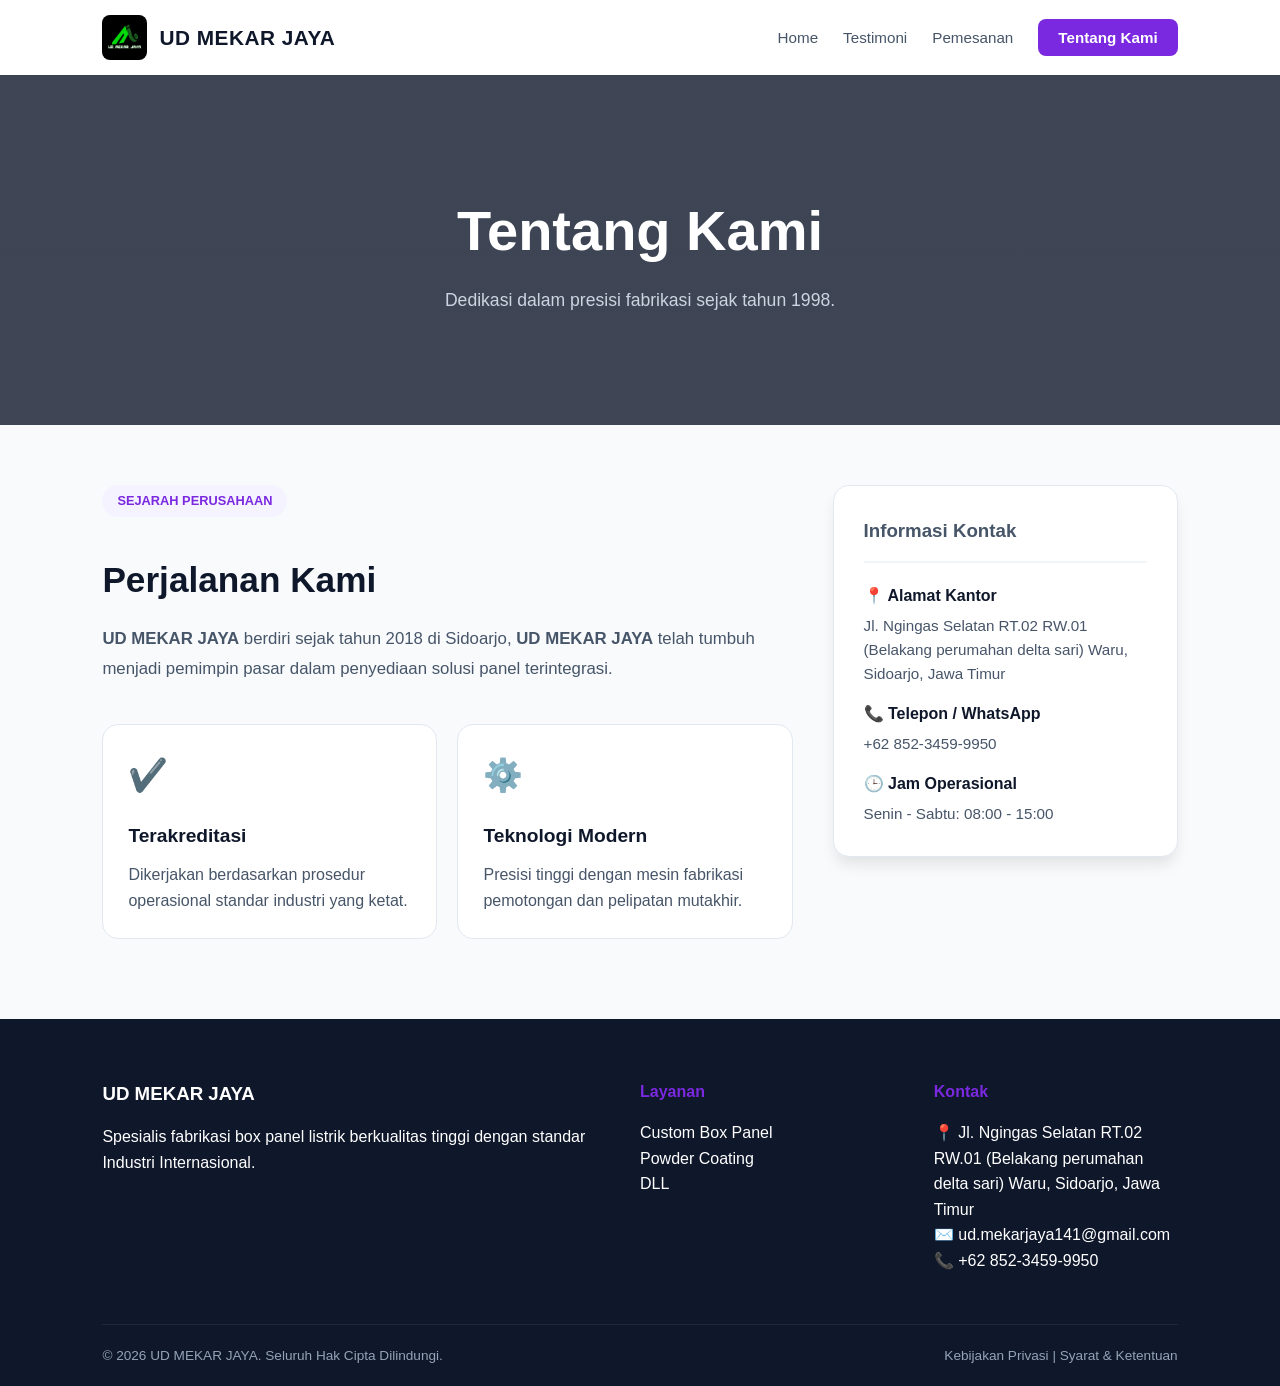
==== tentangkami.html @ e9b26046 "UD MEKAR JAYA" ====
<!doctype html>
<html lang="id">
  <head>
    <meta charset="UTF-8" />
    <meta name="viewport" content="width=device-width, initial-scale=1.0" />
    <title>Tentang Kami - UD MEKAR JAYA</title>
    <link rel="stylesheet" href="style.css" />
  </head>
  <body>
    <nav>
      <div class="logo-container">
        <a href="index.html" class="brand-link">
          <img src="img/logo.jpeg" alt="Logo UD Mekar Jaya" class="logo-img" />
          <span class="brand-name">UD MEKAR JAYA</span>
        </a>
      </div>
      <div class="menu-toggle" id="mobile-menu">
        <span></span><span></span><span></span>
      </div>
      <ul>
        <li><a href="index.html">Home</a></li>
        <li><a href="testimoni.html">Testimoni</a></li>
        <li><a href="pemesanan.html">Pemesanan</a></li>
        <li><a href="tentangkami.html" class="btn-about">Tentang Kami</a></li>
      </ul>
    </nav>

    <div
      style="
        background:
          linear-gradient(rgba(15, 23, 42, 0.8), rgba(15, 23, 42, 0.8)),
          url(&quot;https://images.unsplash.com/photo-1473341304170-971dccb5ac1e?auto=format&fit=crop&w=1200&quot;)
            center/cover;
        height: 350px;
        display: flex;
        align-items: center;
        justify-content: center;
        text-align: center;
      "
    >
      <div>
        <h1 style="color: white; font-size: 3.5rem; margin-bottom: 10px">
          Tentang Kami
        </h1>
        <p style="color: #cbd5e1; font-size: 1.1rem">
          Dedikasi dalam presisi fabrikasi sejak tahun 1998.
        </p>
      </div>
    </div>

    <div class="order-container" style="padding-top: 60px">
      <div>
        <span class="badge">SEJARAH PERUSAHAAN</span>
        <h2 style="font-size: 2.2rem; color: #0f172a; margin: 15px 0">
          Perjalanan Kami
        </h2>
        <p style="font-size: 1.05rem; line-height: 1.8">
          <strong>UD MEKAR JAYA</strong> berdiri sejak tahun 2018 di Sidoarjo,
          <strong>UD MEKAR JAYA</strong> telah tumbuh menjadi pemimpin pasar
          dalam penyediaan solusi panel terintegrasi.
        </p>

        <div
          class="features-grid"
          style="grid-template-columns: 1fr 1fr; margin-top: 40px; gap: 20px"
        >
          <div class="feature-card" style="padding: 25px">
            <div class="feature-icon" style="font-size: 2rem">✔️</div>
            <h4 style="color: #0f172a; margin-bottom: 10px; font-size: 1.2rem">
              Terakreditasi
            </h4>
            <p>
              Dikerjakan berdasarkan prosedur operasional standar industri yang
              ketat.
            </p>
          </div>
          <div class="feature-card" style="padding: 25px">
            <div class="feature-icon" style="font-size: 2rem">⚙️</div>
            <h4 style="color: #0f172a; margin-bottom: 10px; font-size: 1.2rem">
              Teknologi Modern
            </h4>
            <p>
              Presisi tinggi dengan mesin fabrikasi pemotongan dan pelipatan
              mutakhir.
            </p>
          </div>
        </div>
      </div>

      <div class="sidebar">
        <div class="sidebar-card">
          <h3
            style="
              border-bottom: 2px solid #f1f5f9;
              padding-bottom: 15px;
              margin-bottom: 20px;
            "
          >
            Informasi Kontak
          </h3>
          <div style="margin-bottom: 15px">
            <strong style="color: #0f172a">📍 Alamat Kantor</strong>
            <p style="font-size: 0.95rem; margin-top: 5px">
              Jl. Ngingas Selatan RT.02 RW.01 (Belakang perumahan delta sari)
              Waru, Sidoarjo, Jawa Timur
            </p>
          </div>
          <div style="margin-bottom: 15px">
            <strong style="color: #0f172a">📞 Telepon / WhatsApp</strong>
            <p style="font-size: 0.95rem; margin-top: 5px">+62 852-3459-9950</p>
          </div>
          <div>
            <strong style="color: #0f172a">🕒 Jam Operasional</strong>
            <p style="font-size: 0.95rem; margin-top: 5px">
              Senin - Sabtu: 08:00 - 15:00
            </p>
          </div>
        </div>
      </div>
    </div>

    <footer>
      <div class="footer-grid">
        <div>
          <h3>UD MEKAR JAYA</h3>
          <p>
            Spesialis fabrikasi box panel listrik berkualitas tinggi dengan
            standar Industri Internasional.
          </p>
        </div>
        <div>
          <h4>Layanan</h4>
          <p>Custom Box Panel<br />Powder Coating<br />DLL</p>
        </div>
        <div>
          <h4>Kontak</h4>
          <p>
            📍 Jl. Ngingas Selatan RT.02 RW.01 (Belakang perumahan delta sari)
            Waru, Sidoarjo, Jawa Timur<br />✉️ ud.mekarjaya141@gmail.com<br />
            📞 +62 852-3459-9950
          </p>
        </div>
      </div>
      <div class="footer-bottom">
        <p>© 2026 UD MEKAR JAYA. Seluruh Hak Cipta Dilindungi.</p>
        <p>Kebijakan Privasi | Syarat & Ketentuan</p>
      </div>
    </footer>
    <script src="script.js"></script>
  </body>
</html>
---- style.css ----
/* =========================================
   MASTER CSS - UD MEKAR JAYA
   ========================================= */
:root {
  --primary: #7a29e0;
  --primary-dark: #6321b6;
  --secondary: #475569;
  --dark: #0f172a;
  --light: #f8fafc;
  --white: #ffffff;
  --border: #e2e8f0;
  --shadow-sm: 0 2px 4px rgba(0, 0, 0, 0.05);
  --shadow-md: 0 10px 15px -3px rgba(0, 0, 0, 0.1);
  --transition: all 0.3s ease;
}

* {
  margin: 0;
  padding: 0;
  box-sizing: border-box;
  font-family: "Segoe UI", Tahoma, Geneva, Verdana, sans-serif;
}
body {
  background-color: var(--light);
  color: var(--secondary);
  line-height: 1.6;
  overflow-x: hidden;
}

/* --- NAVBAR RESPONSIF --- */
nav {
  display: flex;
  justify-content: space-between;
  align-items: center;
  padding: 15px 8%;
  background: var(--white);
  position: sticky;
  top: 0;
  z-index: 1000;
  box-shadow: var(--shadow-sm);
}
.logo-container .brand-link {
  display: flex;
  align-items: center;
  gap: 12px;
  text-decoration: none;
}
.logo-img {
  width: 45px;
  height: 45px;
  border-radius: 8px;
  object-fit: cover;
}
.brand-name {
  font-weight: bold;
  font-size: 1.3rem;
  color: var(--dark);
  letter-spacing: 0.5px;
}

nav ul {
  display: flex;
  list-style: none;
  gap: 25px;
  align-items: center;
}
nav ul li a {
  text-decoration: none;
  color: var(--secondary);
  font-weight: 500;
  font-size: 0.95rem;
  transition: var(--transition);
}
nav ul li a:hover {
  color: var(--primary);
}
.btn-about {
  background: var(--primary);
  color: var(--white) !important;
  padding: 10px 20px;
  border-radius: 8px;
  font-weight: 600 !important;
}

/* Hamburger Menu */
.menu-toggle {
  display: none;
  flex-direction: column;
  cursor: pointer;
  gap: 5px;
}
.menu-toggle span {
  width: 25px;
  height: 3px;
  background: var(--dark);
  border-radius: 2px;
  transition: 0.3s;
}

/* --- HERO SECTION --- */
.hero {
  display: flex;
  padding: 80px 8%;
  align-items: center;
  gap: 50px;
  background: var(--white);
}
.hero-content {
  flex: 1.2;
}
.hero-img {
  flex: 0.8;
}
.hero-img img {
  width: 100%;
  border-radius: 20px;
  box-shadow: var(--shadow-md);
}
.badge {
  background: #f5f3ff;
  color: var(--primary);
  padding: 6px 15px;
  border-radius: 20px;
  font-size: 0.8rem;
  font-weight: 700;
  display: inline-block;
  margin-bottom: 20px;
}
.hero h1 {
  font-size: 3.5rem;
  color: var(--dark);
  line-height: 1.2;
  margin-bottom: 20px;
}
.hero h1 span {
  color: var(--primary);
}
.hero-btns {
  display: flex;
  gap: 15px;
  margin-top: 30px;
}
.btn-primary,
.btn-secondary {
  padding: 14px 28px;
  border-radius: 8px;
  font-weight: 600;
  text-decoration: none;
  transition: var(--transition);
  border: 2px solid var(--primary);
}
.btn-primary {
  background: var(--primary);
  color: var(--white);
}
.btn-primary:hover {
  background: var(--primary-dark);
  border-color: var(--primary-dark);
  transform: translateY(-2px);
}
.btn-secondary {
  background: transparent;
  color: var(--primary);
}
.btn-secondary:hover {
  background: #f5f3ff;
}

/* --- LAYOUT UMUM (Fitur, Testimoni) --- */
.features {
  padding: 80px 8%;
  text-align: center;
}
.features-grid,
.testi-grid {
  display: grid;
  grid-template-columns: repeat(3, 1fr);
  gap: 30px;
  margin-top: 50px;
}
.feature-card,
.testi-card {
  background: var(--white);
  padding: 40px 30px;
  border-radius: 16px;
  border: 1px solid var(--border);
  transition: var(--transition);
  text-align: left;
}
.feature-card:hover,
.testi-card:hover {
  transform: translateY(-5px);
  box-shadow: var(--shadow-md);
  border-color: var(--primary);
}
.feature-icon {
  font-size: 2.5rem;
  margin-bottom: 20px;
}
.testi-card img {
  width: 100%;
  border-radius: 10px;
  margin-top: 15px;
  object-fit: cover;
}

/* --- HALAMAN PEMESANAN --- */
.order-container {
  display: grid;
  grid-template-columns: 2fr 1fr;
  padding: 40px 8%;
  gap: 40px;
}
.order-step {
  background: var(--white);
  padding: 30px;
  border-radius: 16px;
  box-shadow: var(--shadow-sm);
  margin-bottom: 30px;
  border: 1px solid var(--border);
}
.order-step h3 {
  margin-bottom: 20px;
  color: var(--dark);
  border-bottom: 2px solid var(--light);
  padding-bottom: 10px;
}
.sidebar-card {
  background: var(--white);
  padding: 30px;
  border-radius: 16px;
  position: sticky;
  top: 100px;
  box-shadow: var(--shadow-md);
  border: 1px solid var(--border);
}

/* Form Elements */
input,
textarea,
select {
  width: 100%;
  padding: 12px 15px;
  border: 1px solid var(--border);
  border-radius: 8px;
  margin-bottom: 15px;
  font-size: 0.95rem;
  transition: var(--transition);
}
input:focus,
textarea:focus,
select:focus {
  border-color: var(--primary);
  outline: none;
  box-shadow: 0 0 0 3px rgba(122, 41, 224, 0.1);
}
.input-grid {
  display: grid;
  grid-template-columns: 1fr 1fr;
  gap: 15px;
}
.hidden {
  display: none !important;
}

/* Kategori Produk */
.cat-wrapper {
  border: 1px solid var(--border);
  border-radius: 10px;
  margin-bottom: 15px;
  overflow: hidden;
}
.cat-header {
  display: flex;
  align-items: center;
  padding: 15px 20px;
  background: var(--light);
  cursor: pointer;
  font-weight: 600;
  color: var(--dark);
}
.cat-header input {
  width: auto;
  margin: 0 15px 0 0;
  transform: scale(1.2);
  cursor: pointer;
}
.cat-body {
  padding: 20px;
  background: var(--white);
  border-top: 1px solid var(--border);
}

/* Dimensi & Hitungan */
.dim-group {
  display: flex;
  align-items: center;
  gap: 10px;
  margin-bottom: 15px;
  background: var(--light);
  padding: 10px 15px;
  border-radius: 8px;
}
.dim-group input {
  width: 80px;
  margin-bottom: 0;
  text-align: center;
}
.qty-group {
  display: flex;
  align-items: center;
  gap: 15px;
  margin-bottom: 15px;
}
.qty-group input {
  width: 100px;
  margin-bottom: 0;
}

/* Payment Radio */
.payment-methods {
  display: flex;
  gap: 20px;
}
.payment-methods label {
  display: flex;
  align-items: center;
  gap: 10px;
  cursor: pointer;
  font-weight: 600;
  padding: 15px 20px;
  border: 1px solid var(--border);
  border-radius: 8px;
  flex: 1;
}
.payment-methods input {
  width: auto;
  margin: 0;
}

/* --- FOOTER --- */
footer {
  background: var(--dark);
  color: white;
  padding: 60px 8% 20px;
  margin-top: 40px;
}
.footer-grid {
  display: grid;
  grid-template-columns: 2fr 1fr 1fr;
  gap: 50px;
  margin-bottom: 50px;
}
.footer-grid h3 {
  color: var(--white);
  margin-bottom: 15px;
}
.footer-grid h4 {
  color: var(--primary);
  margin-bottom: 15px;
}
.footer-bottom {
  border-top: 1px solid #1e293b;
  padding-top: 20px;
  display: flex;
  justify-content: space-between;
  font-size: 0.85rem;
  color: #94a3b8;
}

/* --- RESPONSIVE MOBILE --- */
@media (max-width: 992px) {
  .menu-toggle {
    display: flex;
  }
  nav ul {
    position: fixed;
    right: -100%;
    top: 75px;
    background: var(--white);
    flex-direction: column;
    width: 100%;
    height: calc(100vh - 75px);
    padding: 40px;
    transition: var(--transition);
    box-shadow: var(--shadow-md);
  }
  nav ul.active {
    right: 0;
  }

  .hero {
    flex-direction: column;
    text-align: center;
    padding-top: 40px;
  }
  .hero-btns {
    justify-content: center;
  }
  .features-grid,
  .testi-grid {
    grid-template-columns: repeat(2, 1fr);
  }
  .order-container {
    grid-template-columns: 1fr;
  }
  .input-grid {
    grid-template-columns: 1fr;
  }
}

@media (max-width: 600px) {
  .features-grid,
  .testi-grid,
  .footer-grid {
    grid-template-columns: 1fr;
  }
  .footer-bottom {
    flex-direction: column;
    text-align: center;
    gap: 10px;
  }
  .dim-group {
    flex-wrap: wrap;
    justify-content: center;
  }
}
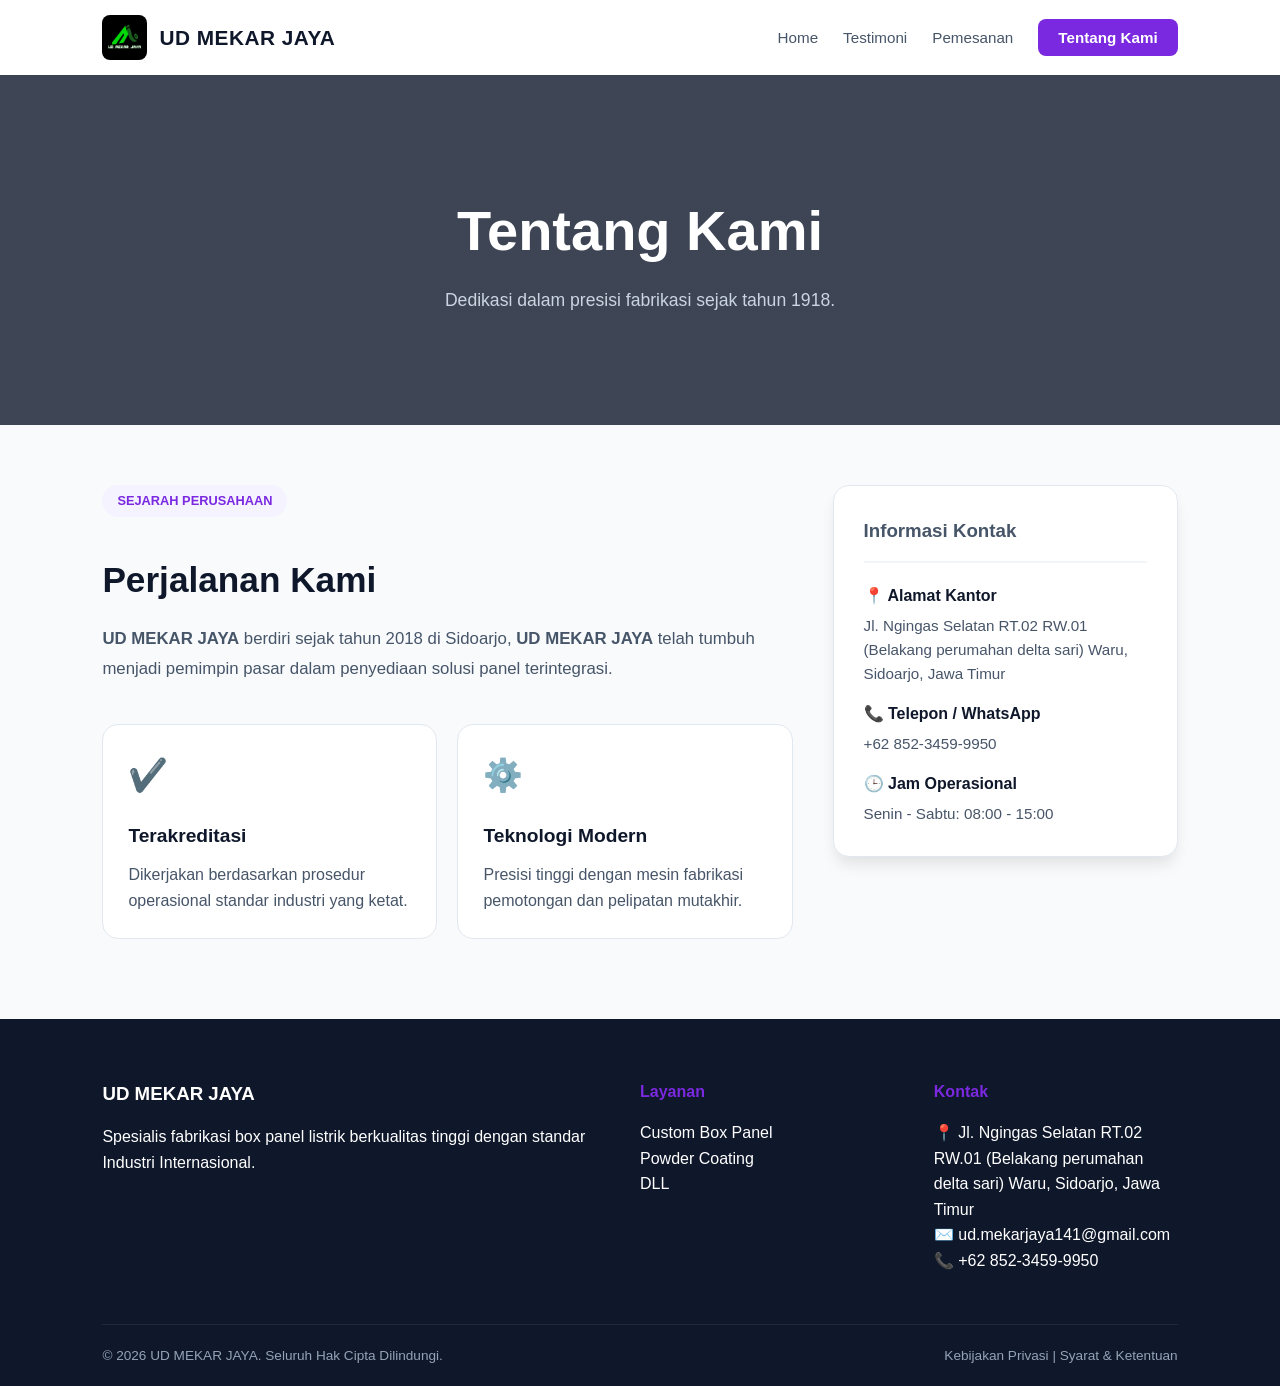
==== commit 82a0f991: "Update tentangkami.html" ====
--- a/tentangkami.html
+++ b/tentangkami.html
@@ -43,7 +43,7 @@
           Tentang Kami
         </h1>
         <p style="color: #cbd5e1; font-size: 1.1rem">
-          Dedikasi dalam presisi fabrikasi sejak tahun 1998.
+          Dedikasi dalam presisi fabrikasi sejak tahun 1918.
         </p>
       </div>
     </div>
